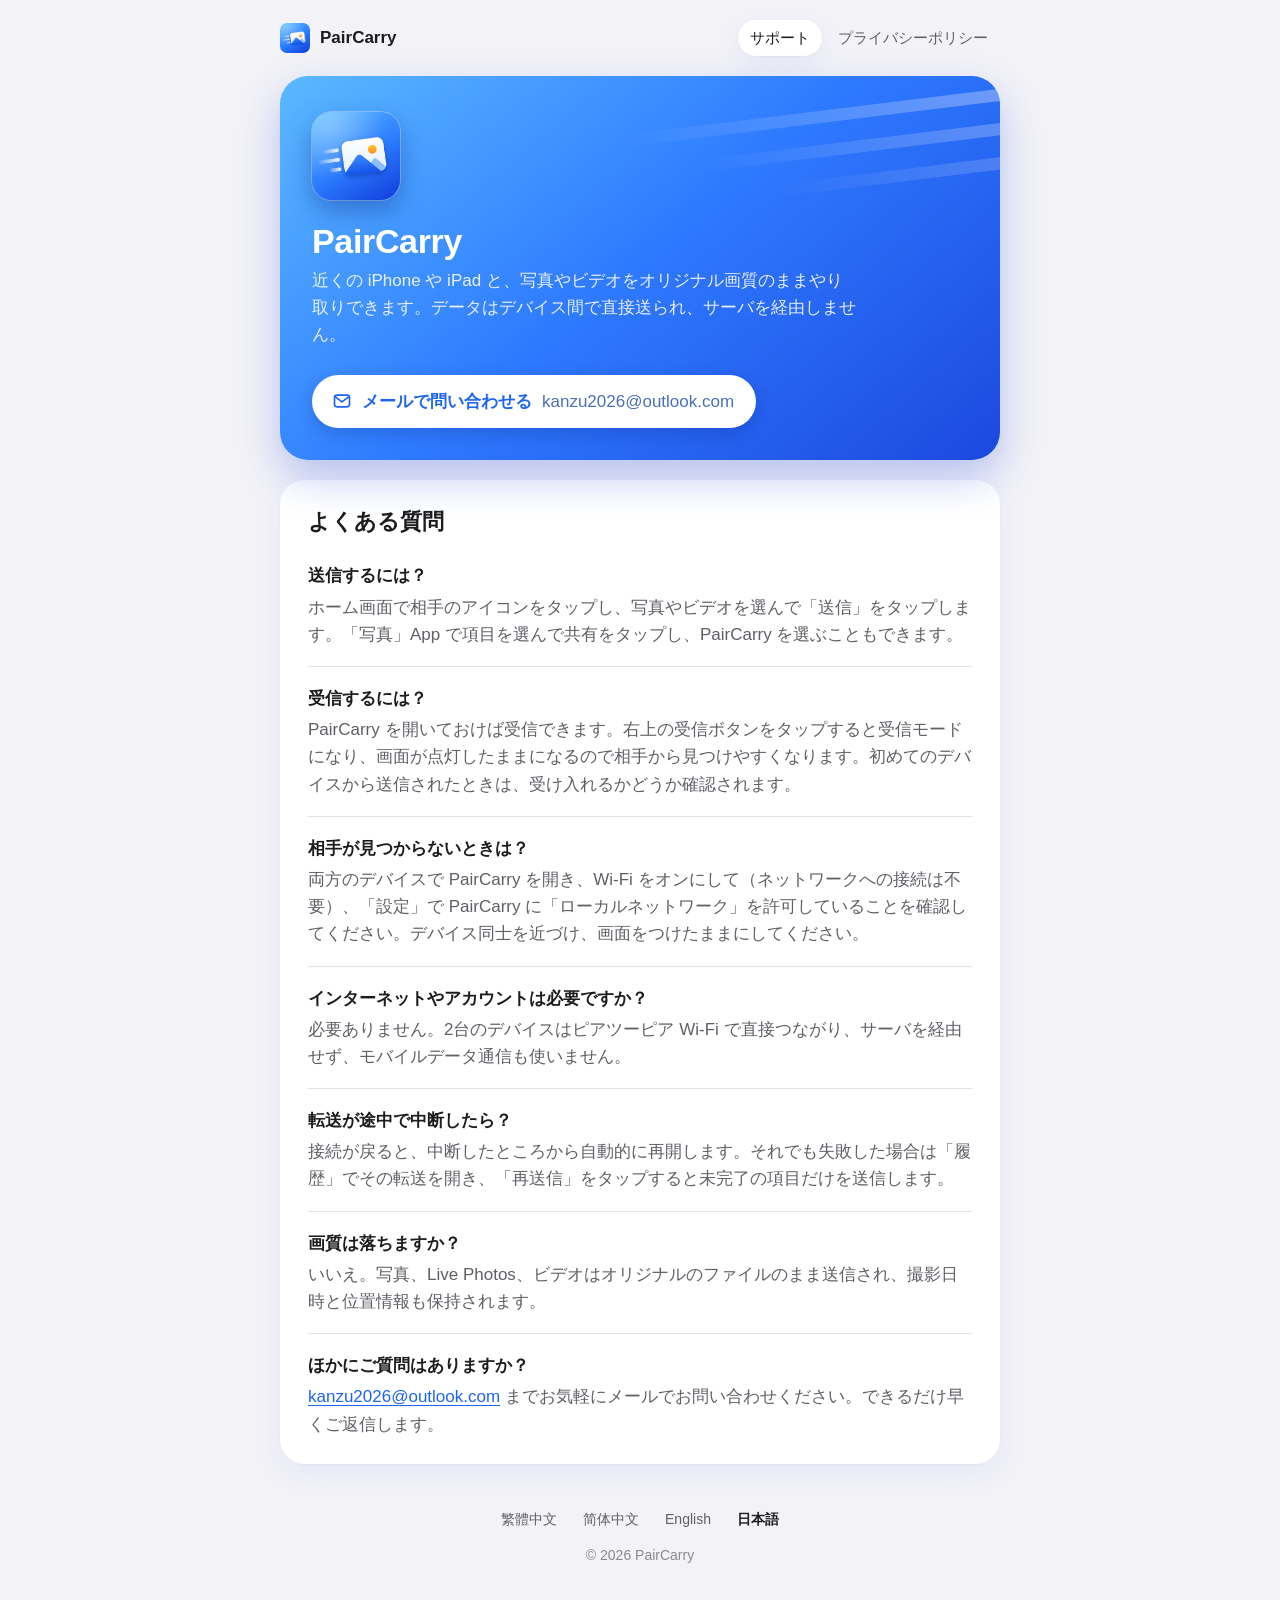
==== ja/index.html @ 006400ce "Add files via upload" ====
<!doctype html>
<html lang="ja">
<head>
  <meta charset="utf-8">
  <meta name="viewport" content="width=device-width, initial-scale=1">
  <title>サポート – PairCarry</title>
  <meta name="description" content="近くの iPhone や iPad と、写真やビデオをオリジナル画質のままやり取りできます。データはデバイス間で直接送られ、サーバを経由しません。">
  <link rel="icon" href="../app-icon.png">
  <link rel="apple-touch-icon" href="../app-icon.png">
  <link rel="stylesheet" href="../style.css">
  <link rel="alternate" hreflang="zh-Hant" href="../zh-Hant/">
  <link rel="alternate" hreflang="zh-Hans" href="../zh-Hans/">
  <link rel="alternate" hreflang="en" href="../en/">
  <link rel="alternate" hreflang="ja" href="../ja/">
</head>
<body>
  <header class="bar">
    <a class="brand" href="./"><img src="../app-icon.png" width="30" height="30" alt=""><span>PairCarry</span></a>
    <nav class="links">
      <a href="./" aria-current="page">サポート</a>
      <a href="privacy.html">プライバシーポリシー</a>
    </nav>
  </header>
  <main>
    <section class="hero">
      <div class="streaks" aria-hidden="true"><span></span><span></span><span></span></div>
      <picture><source srcset="../app-icon-dark.png" media="(prefers-color-scheme: dark)"><img class="app-icon" src="../app-icon.png" width="88" height="88" alt=""></picture>
      <h1>PairCarry</h1>
      <p>近くの iPhone や iPad と、写真やビデオをオリジナル画質のままやり取りできます。データはデバイス間で直接送られ、サーバを経由しません。</p>
      <a class="button" href="mailto:kanzu2026@outlook.com"><svg viewBox="0 0 24 24" fill="none" stroke="currentColor" stroke-width="2" stroke-linecap="round" stroke-linejoin="round" aria-hidden="true"><rect x="3" y="5" width="18" height="14" rx="3"/><path d="m4 7 8 6 8-6"/></svg><span>メールで問い合わせる</span><span class="address">kanzu2026@outlook.com</span></a>
    </section>
    <section class="card" aria-labelledby="faq">
      <h2 id="faq">よくある質問</h2>
      <dl class="faq">
      <div>
        <dt>送信するには？</dt>
        <dd>ホーム画面で相手のアイコンをタップし、写真やビデオを選んで「送信」をタップします。「写真」App で項目を選んで共有をタップし、PairCarry を選ぶこともできます。</dd>
      </div>
      <div>
        <dt>受信するには？</dt>
        <dd>PairCarry を開いておけば受信できます。右上の受信ボタンをタップすると受信モードになり、画面が点灯したままになるので相手から見つけやすくなります。初めてのデバイスから送信されたときは、受け入れるかどうか確認されます。</dd>
      </div>
      <div>
        <dt>相手が見つからないときは？</dt>
        <dd>両方のデバイスで PairCarry を開き、Wi-Fi をオンにして（ネットワークへの接続は不要）、「設定」で PairCarry に「ローカルネットワーク」を許可していることを確認してください。デバイス同士を近づけ、画面をつけたままにしてください。</dd>
      </div>
      <div>
        <dt>インターネットやアカウントは必要ですか？</dt>
        <dd>必要ありません。2台のデバイスはピアツーピア Wi-Fi で直接つながり、サーバを経由せず、モバイルデータ通信も使いません。</dd>
      </div>
      <div>
        <dt>転送が途中で中断したら？</dt>
        <dd>接続が戻ると、中断したところから自動的に再開します。それでも失敗した場合は「履歴」でその転送を開き、「再送信」をタップすると未完了の項目だけを送信します。</dd>
      </div>
      <div>
        <dt>画質は落ちますか？</dt>
        <dd>いいえ。写真、Live Photos、ビデオはオリジナルのファイルのまま送信され、撮影日時と位置情報も保持されます。</dd>
      </div>
      <div>
        <dt>ほかにご質問はありますか？</dt>
        <dd><a href="mailto:kanzu2026@outlook.com">kanzu2026@outlook.com</a> までお気軽にメールでお問い合わせください。できるだけ早くご返信します。</dd>
      </div>
      </dl>
    </section>
  </main>
  <footer>
    <nav class="langs" aria-label="言語">
      <a href="../zh-Hant/" lang="zh-Hant" hreflang="zh-Hant">繁體中文</a>
      <a href="../zh-Hans/" lang="zh-Hans" hreflang="zh-Hans">简体中文</a>
      <a href="../en/" lang="en" hreflang="en">English</a>
      <a href="../ja/" lang="ja" hreflang="ja" aria-current="true">日本語</a>
    </nav>
    <p>© 2026 PairCarry</p>
  </footer>
</body>
</html>
---- style.css ----
/* 好好傳／PairCarry support and privacy pages. Mirrors the app: grouped
   background, white cards, and the blue status-card gradient with speed lines. */

:root {
  color-scheme: light dark;
  --bg: #f2f2f7;
  --card: #ffffff;
  --text: #1c1c1e;
  --text-2: #5f5f66;
  --text-3: #8a8a8f;
  --separator: rgba(60, 60, 67, 0.14);
  --accent: #1d64f2;
  --gradient-start: #5ab8ff;
  --gradient-mid: #2f7bff;
  --gradient-end: #1c48df;
  --card-shadow: 0 1px 2px rgba(16, 24, 64, 0.04), 0 10px 30px rgba(28, 72, 223, 0.06);
  --hero-shadow: 0 18px 40px rgba(28, 72, 223, 0.28);
  --radius-card: 24px;
  --radius-hero: 28px;
  --page: min(720px, 100% - 32px);
  font-family: -apple-system, BlinkMacSystemFont, "SF Pro Text", "Helvetica Neue", "PingFang TC", "Noto Sans TC", "Microsoft JhengHei", sans-serif;
}

:root:lang(zh-Hans) {
  font-family: -apple-system, BlinkMacSystemFont, "SF Pro Text", "Helvetica Neue", "PingFang SC", "Noto Sans SC", "Microsoft YaHei", sans-serif;
}

:root:lang(ja) {
  font-family: -apple-system, BlinkMacSystemFont, "SF Pro Text", "Helvetica Neue", "Hiragino Sans", "Noto Sans JP", "Yu Gothic", sans-serif;
}

@media (prefers-color-scheme: dark) {
  :root {
    --bg: #000000;
    --card: #1c1c1e;
    --text: #f5f5f7;
    --text-2: #aeaeb2;
    --text-3: #8e8e93;
    --separator: rgba(84, 84, 88, 0.55);
    --accent: #4d94ff;
    --card-shadow: none;
    --hero-shadow: 0 18px 40px rgba(28, 72, 223, 0.22);
  }
}

* { box-sizing: border-box; }

html { -webkit-text-size-adjust: 100%; }

body {
  margin: 0;
  background: var(--bg);
  color: var(--text);
  font-size: 17px;
  line-height: 1.6;
  -webkit-font-smoothing: antialiased;
  text-rendering: optimizeLegibility;
}

a { color: var(--accent); text-decoration-thickness: 1px; text-underline-offset: 3px; }
a:hover { text-decoration: underline; }
a:focus-visible, .button:focus-visible { outline: 3px solid var(--accent); outline-offset: 3px; border-radius: 8px; }

/* Top bar */

.bar {
  width: var(--page);
  margin: 0 auto;
  padding: 20px 0 12px;
  display: flex;
  align-items: center;
  justify-content: space-between;
  gap: 16px;
}

.brand {
  display: inline-flex;
  align-items: center;
  gap: 10px;
  color: var(--text);
  font-weight: 600;
  text-decoration: none;
  white-space: nowrap;
}
.brand:hover { text-decoration: none; }
.brand img { width: 30px; height: 30px; border-radius: 7px; }

.links { display: flex; gap: 4px; }
.links a {
  color: var(--text-2);
  font-size: 15px;
  text-decoration: none;
  padding: 6px 12px;
  border-radius: 999px;
  white-space: nowrap;
}
.links a:hover { color: var(--text); background: var(--separator); }
.links a[aria-current="page"] { color: var(--text); background: var(--card); box-shadow: var(--card-shadow); font-weight: 500; }

main { width: var(--page); margin: 0 auto; padding: 8px 0 32px; }

/* Hero: the app's status card */

.hero {
  position: relative;
  overflow: hidden;
  padding: 36px 32px 32px;
  border-radius: var(--radius-hero);
  color: #ffffff;
  background: linear-gradient(140deg, var(--gradient-start) 0%, var(--gradient-mid) 48%, var(--gradient-end) 100%);
  box-shadow: var(--hero-shadow);
}

.streaks { position: absolute; top: 34px; right: -40px; width: 58%; transform: rotate(-7deg); pointer-events: none; }
.streaks span {
  display: block;
  height: 12px;
  margin: 0 0 22px auto;
  border-radius: 999px;
  background: linear-gradient(90deg, rgba(255, 255, 255, 0), rgba(255, 255, 255, 0.34));
}
.streaks span:nth-child(1) { width: 100%; }
.streaks span:nth-child(2) { width: 82%; opacity: 0.8; }
.streaks span:nth-child(3) { width: 64%; opacity: 0.6; }

.hero > :not(.streaks) { position: relative; }

.app-icon {
  display: block;
  width: 88px;
  height: 88px;
  border-radius: 20px;
  box-shadow: 0 10px 24px rgba(10, 30, 120, 0.35), 0 0 0 1px rgba(255, 255, 255, 0.35);
}

.hero h1 { margin: 22px 0 6px; font-size: 34px; line-height: 1.15; letter-spacing: -0.01em; font-weight: 700; }
.hero p { margin: 0; max-width: 32em; font-size: 17px; color: rgba(255, 255, 255, 0.88); }

.button {
  display: inline-flex;
  align-items: center;
  gap: 10px;
  margin-top: 26px;
  padding: 13px 22px 13px 20px;
  border-radius: 999px;
  background: #ffffff;
  color: #1d64f2;
  font-weight: 600;
  text-decoration: none;
  box-shadow: 0 6px 16px rgba(10, 30, 120, 0.22);
  transition: transform 0.15s ease, box-shadow 0.15s ease;
}
.button:hover { text-decoration: none; transform: translateY(-1px); box-shadow: 0 10px 22px rgba(10, 30, 120, 0.28); }
.button:active { transform: translateY(0); box-shadow: 0 4px 10px rgba(10, 30, 120, 0.2); }
.button svg { width: 20px; height: 20px; flex: none; }
.button .address { font-weight: 400; color: #4a6fb8; }

/* Cards */

.card {
  margin-top: 20px;
  padding: 28px 28px 8px;
  border-radius: var(--radius-card);
  background: var(--card);
  box-shadow: var(--card-shadow);
}

.card > h2, .doc h1 { margin: 0 0 8px; font-size: 22px; line-height: 1.3; font-weight: 700; }

.faq { margin: 0; }
.faq div { padding: 18px 0; border-top: 1px solid var(--separator); }
.faq div:first-child { border-top: 0; }
.faq dt { font-weight: 600; }
.faq dd { margin: 4px 0 0; color: var(--text-2); }

/* Privacy policy */

.doc { padding-bottom: 28px; }
.doc h1 { font-size: 30px; letter-spacing: -0.01em; }
.doc .meta { margin: 0 0 8px; color: var(--text-3); font-size: 15px; }
.doc section { padding: 20px 0 0; }
.doc section + section { margin-top: 4px; }
.doc h2 { margin: 0 0 4px; font-size: 18px; font-weight: 600; }
.doc section p { margin: 0; color: var(--text-2); }

/* Footer */

footer {
  width: var(--page);
  margin: 0 auto;
  padding: 8px 0 40px;
  color: var(--text-3);
  font-size: 14px;
  text-align: center;
}
footer p { margin: 10px 0 0; }
.langs { display: flex; flex-wrap: wrap; justify-content: center; gap: 4px 6px; }
.langs a { color: var(--text-2); text-decoration: none; padding: 4px 10px; border-radius: 999px; }
.langs a:hover { color: var(--text); background: var(--separator); }
.langs a[aria-current="true"] { color: var(--text); font-weight: 600; }

/* Language picker shown by the root redirect pages without JavaScript */

.picker { text-align: center; padding-top: 12vh; }
.picker .app-icon { margin: 0 auto 20px; }
.picker ul { list-style: none; padding: 0; margin: 20px 0 0; display: grid; gap: 10px; justify-content: center; }
.picker a { font-size: 19px; }

@media (max-width: 520px) {
  body { font-size: 16px; }
  .bar { padding-top: 14px; }
  .brand span { display: none; }
  .hero { padding: 28px 22px 24px; border-radius: 24px; }
  .hero h1 { font-size: 30px; margin-top: 18px; }
  .app-icon { width: 76px; height: 76px; border-radius: 17px; }
  .streaks { top: 26px; right: -70px; width: 70%; }
  .button { width: 100%; justify-content: center; }
  .button .address { display: none; }
  .card { padding: 22px 20px 4px; border-radius: 20px; }
  .doc { padding-bottom: 22px; }
  .doc h1 { font-size: 26px; }
}

@media (prefers-reduced-motion: reduce) {
  .button { transition: none; }
}
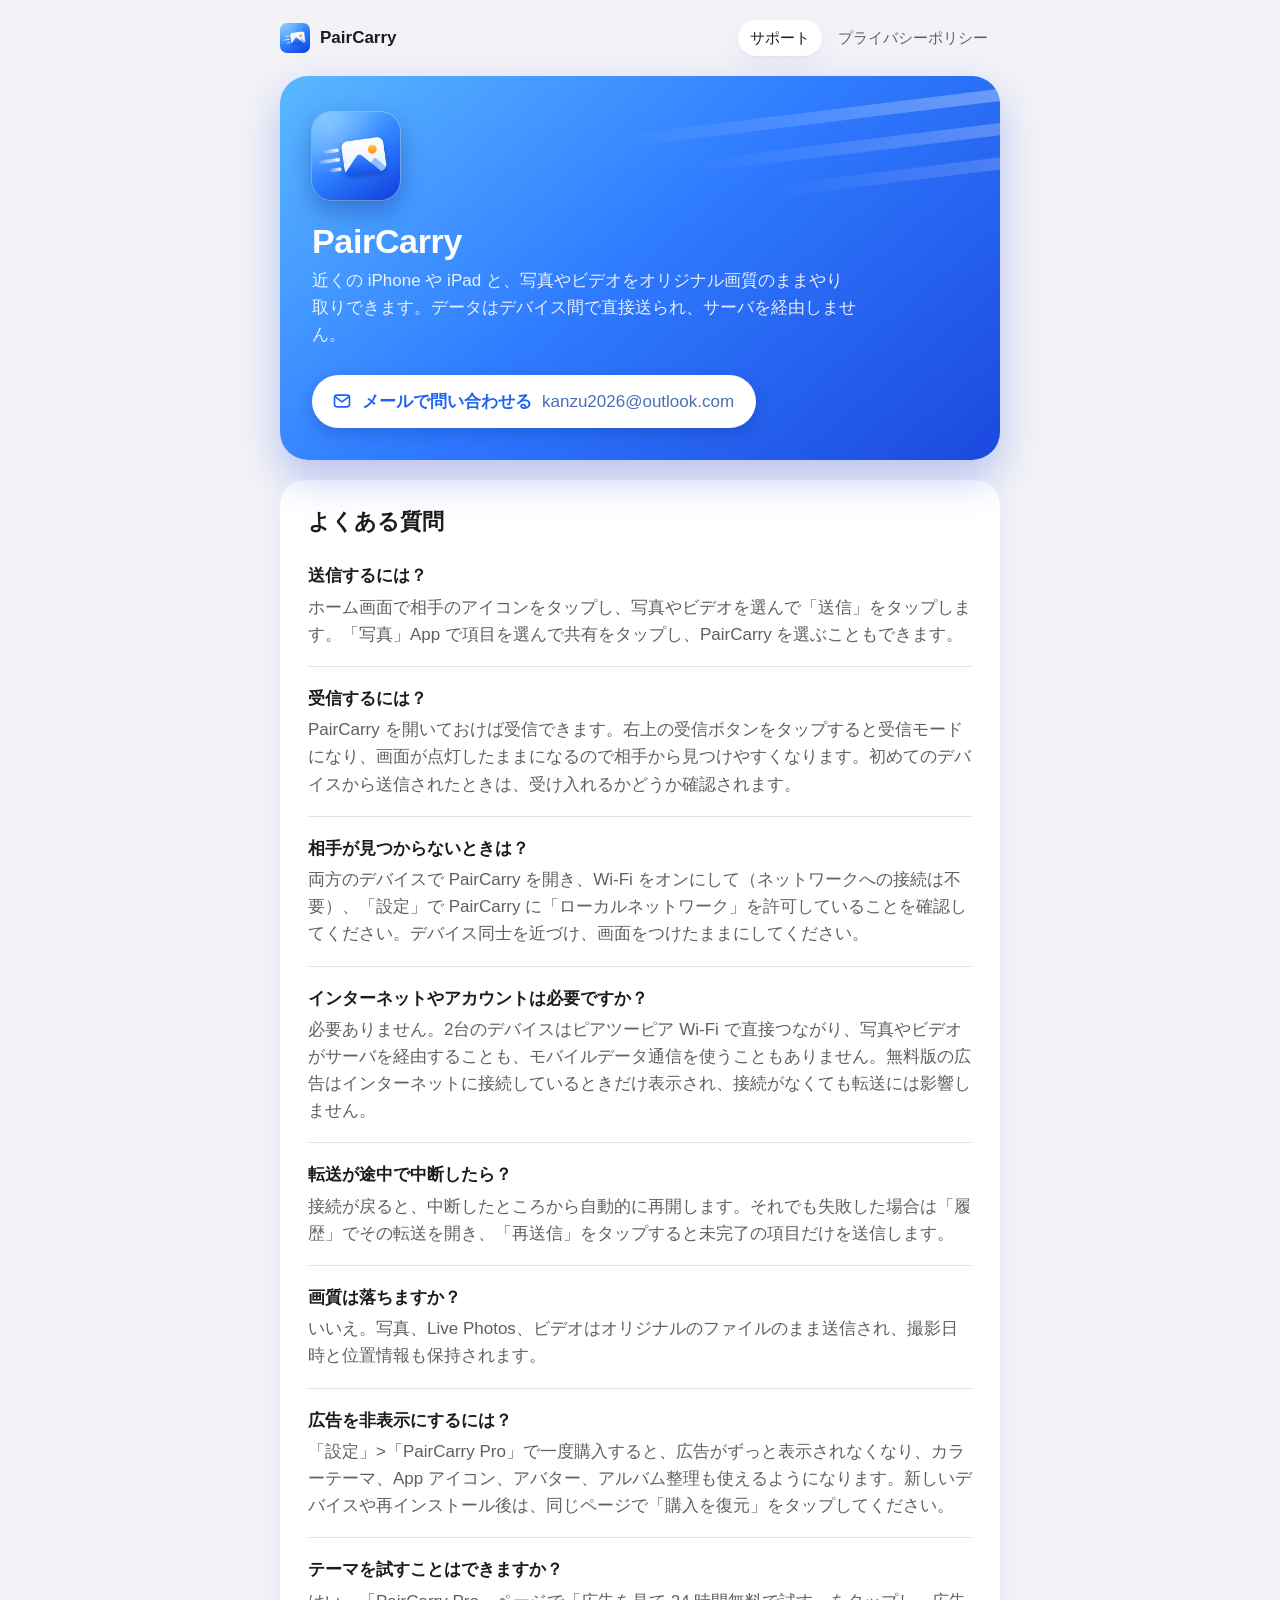
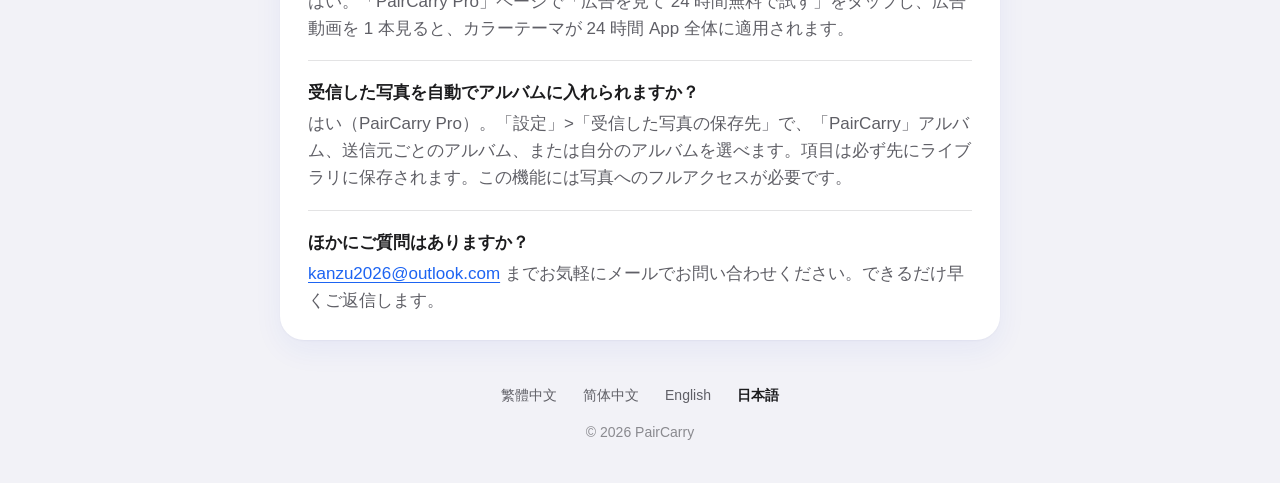
==== commit dd1dd0bf: "日本語サポートと AdMob プライバシーポリシーを更新 PairCarry 1.1 の広告、テーマ試用、Pro の説明を反映。プライバシーポリシー更新日：2026-10-14。" ====
--- a/ja/index.html
+++ b/ja/index.html
@@ -46,7 +46,7 @@
       </div>
       <div>
         <dt>インターネットやアカウントは必要ですか？</dt>
-        <dd>必要ありません。2台のデバイスはピアツーピア Wi-Fi で直接つながり、サーバを経由せず、モバイルデータ通信も使いません。</dd>
+        <dd>必要ありません。2台のデバイスはピアツーピア Wi-Fi で直接つながり、写真やビデオがサーバを経由することも、モバイルデータ通信を使うこともありません。無料版の広告はインターネットに接続しているときだけ表示され、接続がなくても転送には影響しません。</dd>
       </div>
       <div>
         <dt>転送が途中で中断したら？</dt>
@@ -55,6 +55,18 @@
       <div>
         <dt>画質は落ちますか？</dt>
         <dd>いいえ。写真、Live Photos、ビデオはオリジナルのファイルのまま送信され、撮影日時と位置情報も保持されます。</dd>
+      </div>
+      <div>
+        <dt>広告を非表示にするには？</dt>
+        <dd>「設定」&gt;「PairCarry Pro」で一度購入すると、広告がずっと表示されなくなり、カラーテーマ、App アイコン、アバター、アルバム整理も使えるようになります。新しいデバイスや再インストール後は、同じページで「購入を復元」をタップしてください。</dd>
+      </div>
+      <div>
+        <dt>テーマを試すことはできますか？</dt>
+        <dd>はい。「PairCarry Pro」ページで「広告を見て 24 時間無料で試す」をタップし、広告動画を 1 本見ると、カラーテーマが 24 時間 App 全体に適用されます。</dd>
+      </div>
+      <div>
+        <dt>受信した写真を自動でアルバムに入れられますか？</dt>
+        <dd>はい（PairCarry Pro）。「設定」&gt;「受信した写真の保存先」で、「PairCarry」アルバム、送信元ごとのアルバム、または自分のアルバムを選べます。項目は必ず先にライブラリに保存されます。この機能には写真へのフルアクセスが必要です。</dd>
       </div>
       <div>
         <dt>ほかにご質問はありますか？</dt>
